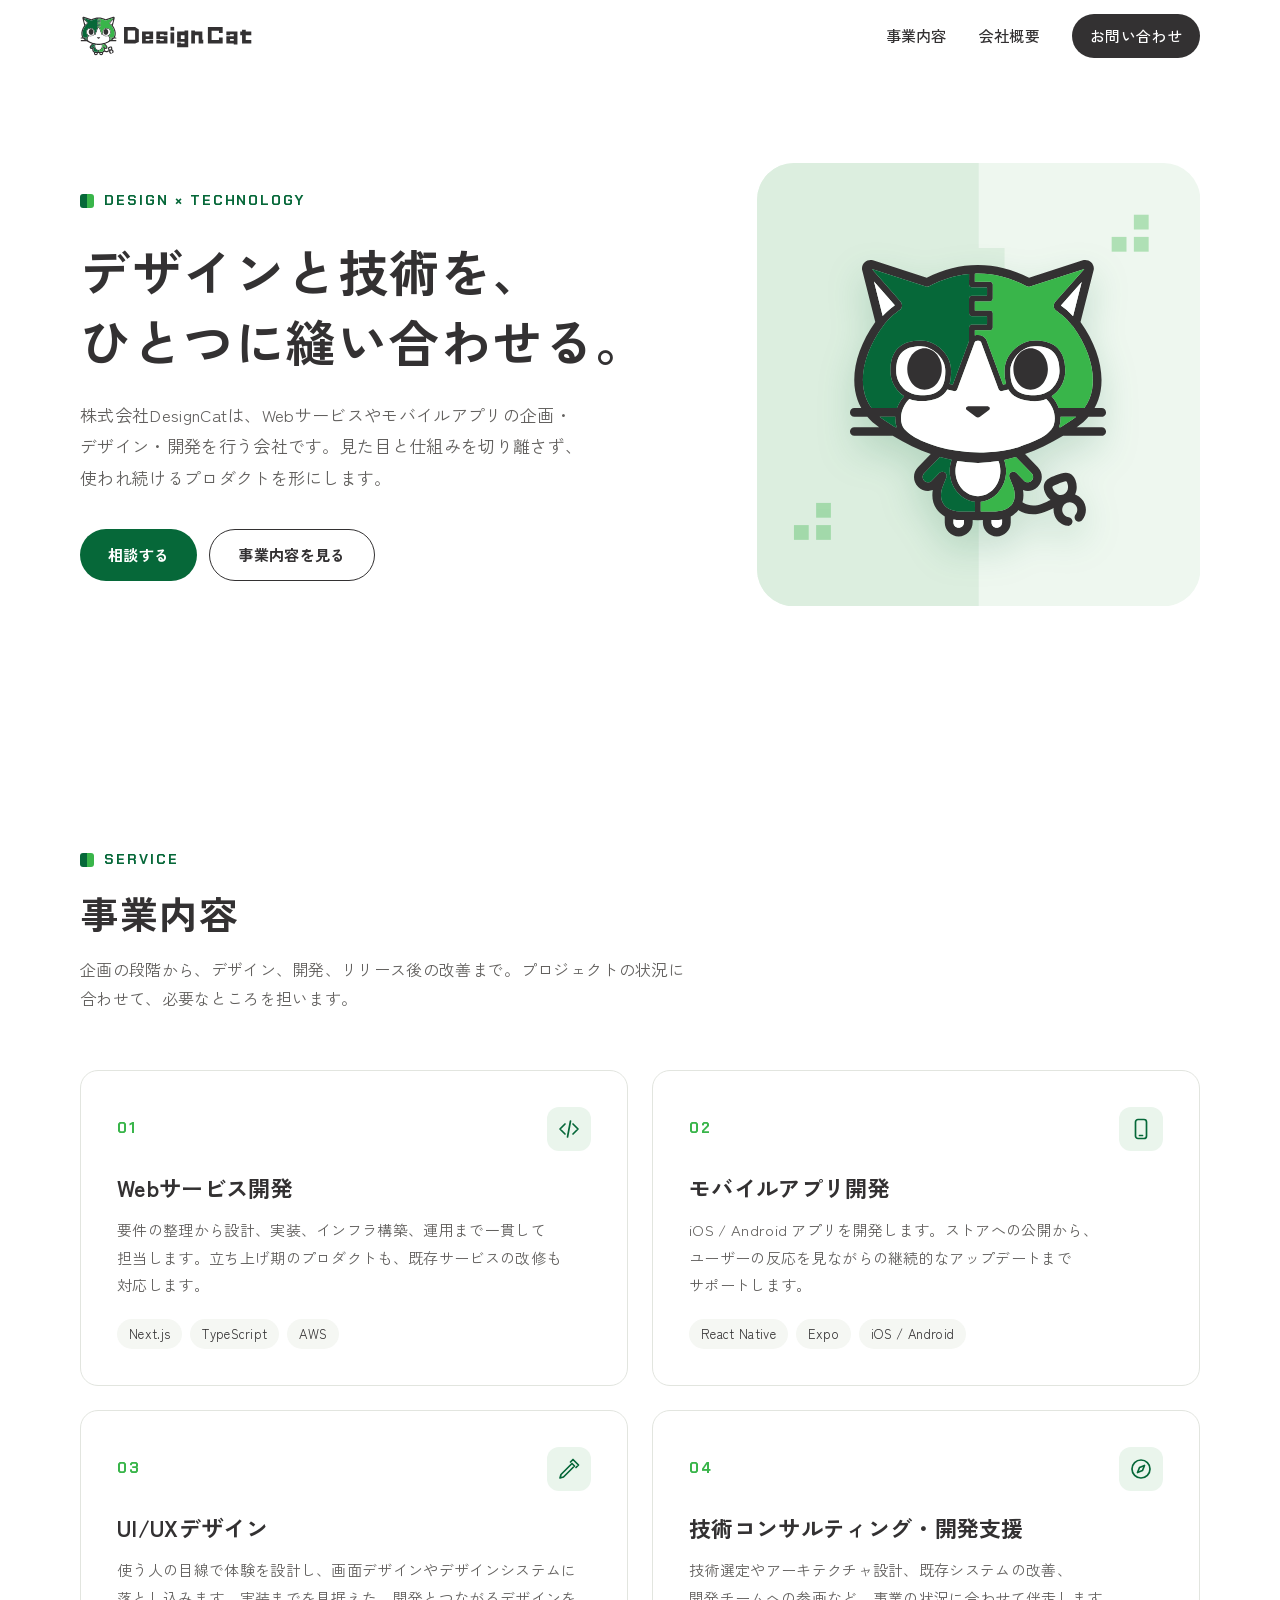
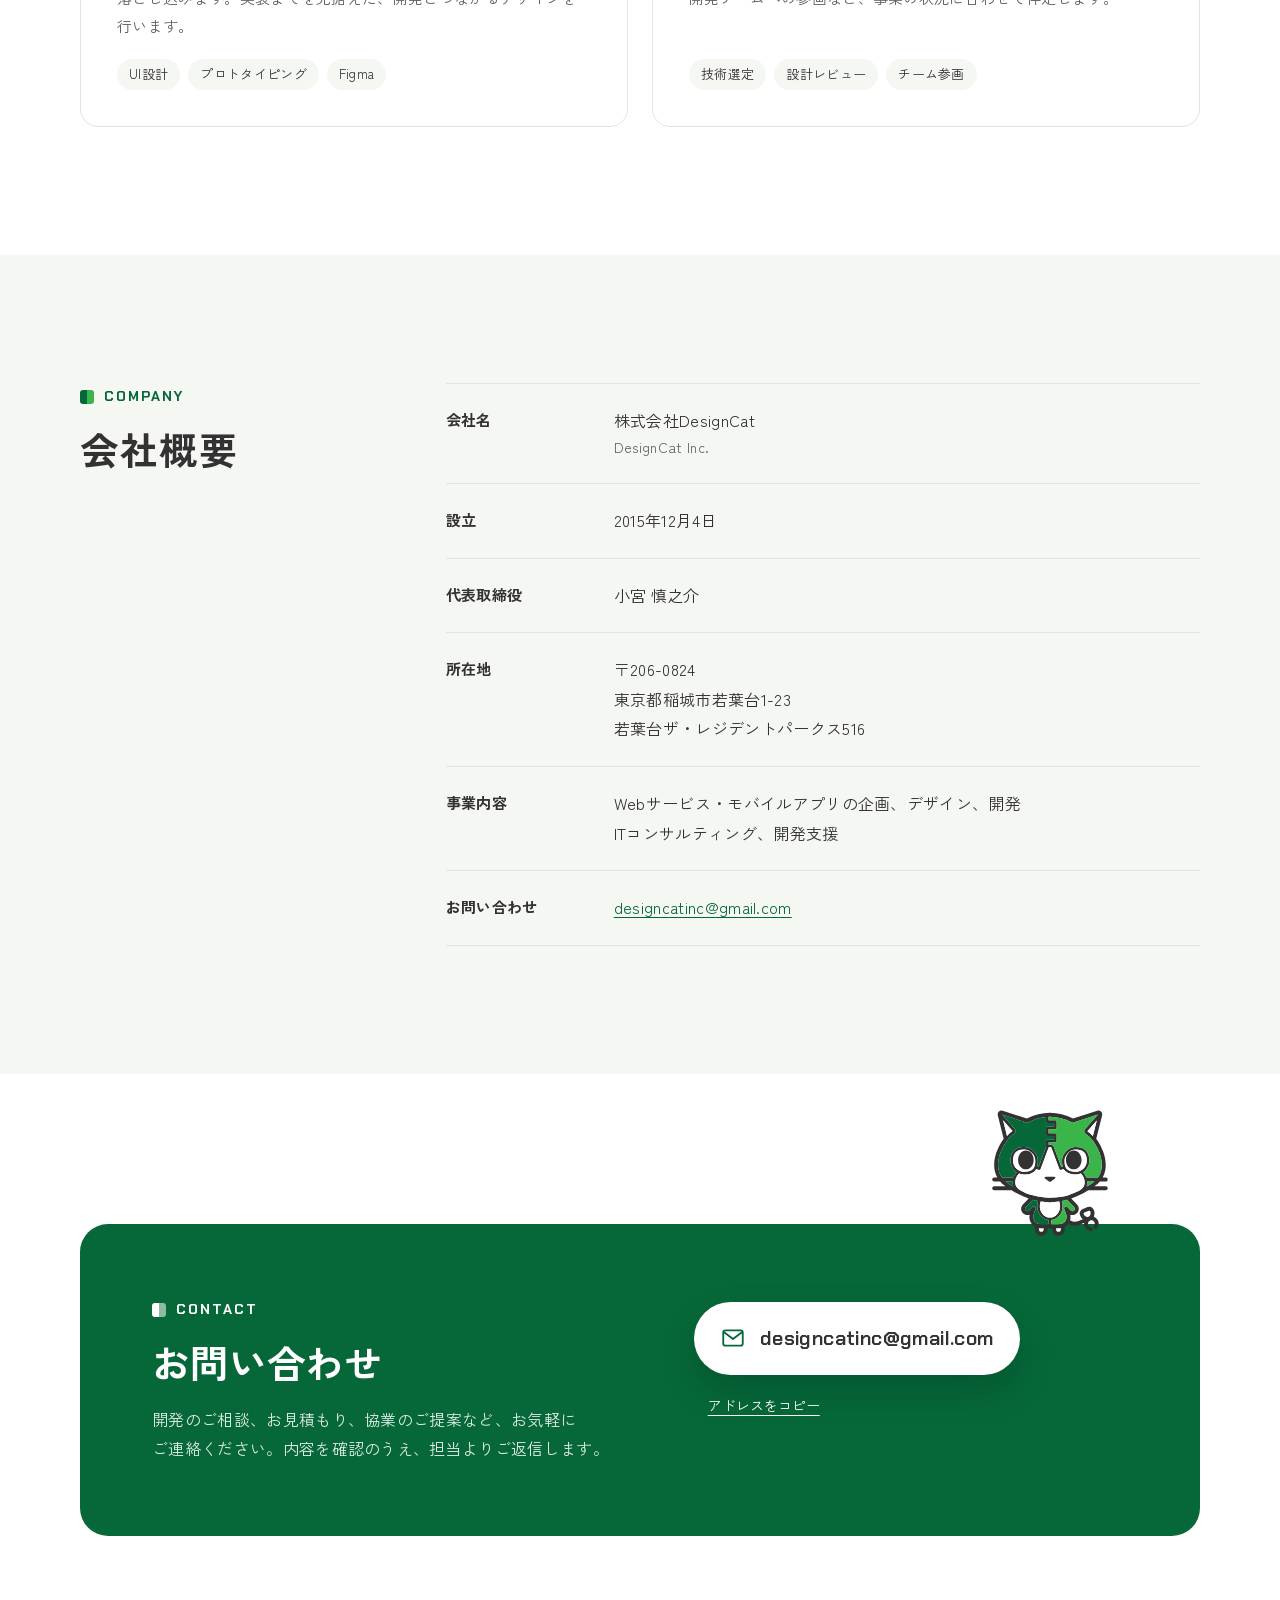
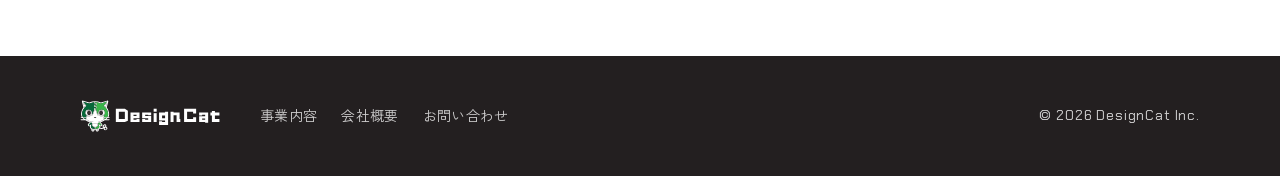
==== index.html @ 5e0bf5ea "Add DesignCat corporate site Static HTML/CSS site for designcat.co, styled after the official Design" ====
<!doctype html>
<html lang="ja">
<head>
  <meta charset="utf-8">
  <meta name="viewport" content="width=device-width, initial-scale=1, viewport-fit=cover">
  <title>株式会社DesignCat｜デザインとテクノロジーでプロダクトをつくる</title>
  <meta name="description" content="株式会社DesignCatは、Webサービス・モバイルアプリの企画、UI/UXデザイン、開発、技術コンサルティングを行う会社です。">
  <link rel="canonical" href="https://designcat.co/">
  <meta name="theme-color" content="#066839">
  <meta name="color-scheme" content="light">

  <meta property="og:type" content="website">
  <meta property="og:site_name" content="株式会社DesignCat">
  <meta property="og:title" content="株式会社DesignCat">
  <meta property="og:description" content="Webサービス・モバイルアプリの企画、UI/UXデザイン、開発、技術コンサルティング。">
  <meta property="og:url" content="https://designcat.co/">
  <meta property="og:image" content="https://designcat.co/assets/og.png">
  <meta property="og:locale" content="ja_JP">
  <meta name="twitter:card" content="summary_large_image">

  <link rel="icon" href="assets/mark.svg" type="image/svg+xml">
  <link rel="icon" href="assets/favicon-32.png" sizes="32x32" type="image/png">
  <link rel="apple-touch-icon" href="assets/apple-touch-icon.png">

  <link rel="preconnect" href="https://fonts.googleapis.com">
  <link rel="preconnect" href="https://fonts.gstatic.com" crossorigin>
  <link rel="stylesheet" href="https://fonts.googleapis.com/css2?family=Chakra+Petch:wght@600;700&family=Zen+Kaku+Gothic+New:wght@400;500;700&display=swap">
  <link rel="stylesheet" href="styles.css">

  <script type="application/ld+json">
  {
    "@context": "https://schema.org",
    "@type": "Organization",
    "name": "株式会社DesignCat",
    "alternateName": "DesignCat Inc.",
    "url": "https://designcat.co/",
    "logo": "https://designcat.co/assets/apple-touch-icon.png",
    "email": "designcatinc@gmail.com",
    "foundingDate": "2015-12-04",
    "address": {
      "@type": "PostalAddress",
      "postalCode": "206-0824",
      "addressRegion": "東京都",
      "addressLocality": "稲城市",
      "streetAddress": "若葉台1-23 若葉台ザ・レジデントパークス516",
      "addressCountry": "JP"
    }
  }
  </script>
</head>
<body>
  <a class="skip" href="#main">本文へスキップ</a>

  <header class="site-header">
    <div class="wrap header-inner">
      <a class="brand" href="./" aria-label="DesignCat トップ">
        <img src="assets/logo.svg" alt="DesignCat" width="190" height="44">
      </a>
      <nav class="nav" aria-label="メインメニュー">
        <a href="#service">事業内容</a>
        <a href="#company">会社概要</a>
        <a class="nav-cta" href="#contact">お問い合わせ</a>
      </nav>
    </div>
  </header>

  <main id="main">
    <section class="hero">
      <div class="wrap hero-inner">
        <div class="hero-copy">
          <p class="eyebrow"><span class="chip" aria-hidden="true"></span>DESIGN × TECHNOLOGY</p>
          <h1><span class="phrase">デザインと技術を、</span><span class="phrase">ひとつに縫い合わせる。</span></h1>
          <p class="lead">株式会社DesignCatは、Webサービスやモバイルアプリの企画・デザイン・開発を行う会社です。見た目と仕組みを切り離さず、使われ続けるプロダクトを形にします。</p>
          <div class="hero-actions">
            <a class="btn btn-primary" href="#contact">相談する</a>
            <a class="btn btn-ghost" href="#service">事業内容を見る</a>
          </div>
        </div>

        <div class="hero-visual" aria-hidden="true">
          <svg class="patch" viewBox="0 0 480 480" preserveAspectRatio="xMidYMid slice">
            <defs>
              <clipPath id="patch-clip"><rect width="480" height="480" rx="40"/></clipPath>
            </defs>
            <g clip-path="url(#patch-clip)">
              <rect width="480" height="480" fill="#EEF7EF"/>
              <path fill="#DCEEDF" d="M0 0H240V92H268V124H240V156H268V188H240V480H0Z"/>
              <g fill="#39B54A" opacity=".35">
                <rect x="40" y="392" width="16" height="16"/>
                <rect x="64" y="392" width="16" height="16"/>
                <rect x="64" y="368" width="16" height="16"/>
                <rect x="408" y="56" width="16" height="16"/>
                <rect x="408" y="80" width="16" height="16"/>
                <rect x="384" y="80" width="16" height="16"/>
              </g>
            </g>
          </svg>
          <img class="hero-cat" src="assets/mark.svg" alt="" width="220" height="238">
        </div>
      </div>
    </section>

    <section id="service" class="section">
      <div class="wrap">
        <div class="section-head">
          <p class="eyebrow"><span class="chip" aria-hidden="true"></span>SERVICE</p>
          <h2>事業内容</h2>
          <p class="section-lead">企画の段階から、デザイン、開発、リリース後の改善まで。プロジェクトの状況に合わせて、必要なところを担います。</p>
        </div>

        <ul class="services">
          <li class="card">
            <div class="card-top">
              <span class="num">01</span>
              <svg class="icon" viewBox="0 0 24 24" aria-hidden="true"><path d="M8 7l-5 5 5 5M16 7l5 5-5 5M13.5 4l-3 16"/></svg>
            </div>
            <h3>Webサービス開発</h3>
            <p>要件の整理から設計、実装、インフラ構築、運用まで一貫して担当します。立ち上げ期のプロダクトも、既存サービスの改修も対応します。</p>
            <ul class="tags"><li>Next.js</li><li>TypeScript</li><li>AWS</li></ul>
          </li>
          <li class="card">
            <div class="card-top">
              <span class="num">02</span>
              <svg class="icon" viewBox="0 0 24 24" aria-hidden="true"><rect x="6.5" y="2.5" width="11" height="19" rx="2.5"/><path d="M10.5 18.5h3"/></svg>
            </div>
            <h3>モバイルアプリ開発</h3>
            <p>iOS / Android アプリを開発します。ストアへの公開から、ユーザーの反応を見ながらの継続的なアップデートまでサポートします。</p>
            <ul class="tags"><li>React Native</li><li>Expo</li><li>iOS / Android</li></ul>
          </li>
          <li class="card">
            <div class="card-top">
              <span class="num">03</span>
              <svg class="icon" viewBox="0 0 24 24" aria-hidden="true"><path d="M3 21l3.5-1 11-11-2.5-2.5-11 11L3 21zM13.5 5l2.5-2.5L21.5 8 19 10.5"/></svg>
            </div>
            <h3>UI/UXデザイン</h3>
            <p>使う人の目線で体験を設計し、画面デザインやデザインシステムに落とし込みます。実装までを見据えた、開発とつながるデザインを行います。</p>
            <ul class="tags"><li>UI設計</li><li>プロトタイピング</li><li>Figma</li></ul>
          </li>
          <li class="card">
            <div class="card-top">
              <span class="num">04</span>
              <svg class="icon" viewBox="0 0 24 24" aria-hidden="true"><circle cx="12" cy="12" r="9"/><path d="M15.5 8.5l-2 5-5 2 2-5z"/></svg>
            </div>
            <h3>技術コンサルティング・開発支援</h3>
            <p>技術選定やアーキテクチャ設計、既存システムの改善、開発チームへの参画など、事業の状況に合わせて伴走します。</p>
            <ul class="tags"><li>技術選定</li><li>設計レビュー</li><li>チーム参画</li></ul>
          </li>
        </ul>
      </div>
    </section>

    <section id="company" class="section section-alt">
      <div class="wrap company">
        <div class="section-head">
          <p class="eyebrow"><span class="chip" aria-hidden="true"></span>COMPANY</p>
          <h2>会社概要</h2>
        </div>
        <dl class="profile">
          <div class="row">
            <dt>会社名</dt>
            <dd>株式会社DesignCat<span class="sub">DesignCat Inc.</span></dd>
          </div>
          <div class="row">
            <dt>設立</dt>
            <dd>2015年12月4日</dd>
          </div>
          <div class="row">
            <dt>代表取締役</dt>
            <dd>小宮 慎之介</dd>
          </div>
          <div class="row">
            <dt>所在地</dt>
            <dd>〒206-0824<br>東京都稲城市若葉台1-23<br>若葉台ザ・レジデントパークス516</dd>
          </div>
          <div class="row">
            <dt>事業内容</dt>
            <dd>Webサービス・モバイルアプリの企画、デザイン、開発<br>ITコンサルティング、開発支援</dd>
          </div>
          <div class="row">
            <dt>お問い合わせ</dt>
            <dd><a href="mailto:designcatinc@gmail.com">designcatinc@gmail.com</a></dd>
          </div>
        </dl>
      </div>
    </section>

    <section id="contact" class="contact">
      <div class="wrap">
      <div class="contact-card">
        <img class="contact-cat" src="assets/mark.svg" alt="" width="120" height="130" aria-hidden="true">
        <div class="contact-copy">
          <p class="eyebrow eyebrow-light"><span class="chip chip-light" aria-hidden="true"></span>CONTACT</p>
          <h2>お問い合わせ</h2>
          <p>開発のご相談、お見積もり、協業のご提案など、お気軽にご連絡ください。内容を確認のうえ、担当よりご返信します。</p>
        </div>
        <div class="contact-action">
          <a class="mail" href="mailto:designcatinc@gmail.com?subject=%E3%81%8A%E5%95%8F%E3%81%84%E5%90%88%E3%82%8F%E3%81%9B">
            <svg class="icon" viewBox="0 0 24 24" aria-hidden="true"><rect x="3" y="5" width="18" height="14" rx="2"/><path d="M3.5 6.5L12 13l8.5-6.5"/></svg>
            <span>designcatinc@gmail.com</span>
          </a>
          <button class="copy" type="button" data-copy="designcatinc@gmail.com">アドレスをコピー</button>
          <p class="copy-status" role="status" aria-live="polite"></p>
        </div>
      </div>
      </div>
    </section>
  </main>

  <footer class="site-footer">
    <div class="wrap footer-inner">
      <img src="assets/logo-white.svg" alt="DesignCat" width="150" height="35">
      <nav class="footer-nav" aria-label="フッターメニュー">
        <a href="#service">事業内容</a>
        <a href="#company">会社概要</a>
        <a href="#contact">お問い合わせ</a>
      </nav>
      <p class="copyright">© 2026 DesignCat Inc.</p>
    </div>
  </footer>

  <script>
    document.querySelectorAll('[data-copy]').forEach(function (btn) {
      btn.addEventListener('click', function () {
        var status = btn.parentElement.querySelector('.copy-status');
        var text = btn.getAttribute('data-copy');
        if (!navigator.clipboard) { status.textContent = text; return; }
        navigator.clipboard.writeText(text).then(function () {
          status.textContent = 'コピーしました';
          setTimeout(function () { status.textContent = ''; }, 2400);
        }, function () { status.textContent = text; });
      });
    });
  </script>
</body>
</html>
---- styles.css ----
/* DesignCat corporate site
   Brand colours come from the official logo data (Design Cat inc完.ai). */
:root {
  --green-deep: #066839;
  --green: #39B54A;
  --green-tint: #EAF5EC;
  --ink: #333132;
  --ink-deep: #231F20;
  --muted: #62605E;
  --line: #E2E5DF;
  --paper: #FFFFFF;
  --paper-alt: #F5F7F3;

  --font-jp: "Zen Kaku Gothic New", "Hiragino Sans", "Hiragino Kaku Gothic ProN", "Noto Sans JP", "Yu Gothic", Meiryo, sans-serif;
  --font-en: "Chakra Petch", "Zen Kaku Gothic New", "Hiragino Sans", sans-serif;

  --wrap: 1120px;
  --gutter: clamp(20px, 5vw, 40px);
  --radius: 18px;
  --header-h: 72px;
}

*,
*::before,
*::after { box-sizing: border-box; }

html {
  scroll-behavior: smooth;
  scroll-padding-top: var(--header-h);
  -webkit-text-size-adjust: 100%;
}

body {
  margin: 0;
  background: var(--paper);
  color: var(--ink);
  font-family: var(--font-jp);
  font-size: 16px;
  line-height: 1.85;
  letter-spacing: 0.02em;
  font-feature-settings: "palt" 1;
  -webkit-font-smoothing: antialiased;
  word-break: auto-phrase;
}

img { max-width: 100%; height: auto; display: block; }
a { color: inherit; }
h1, h2, h3, p, dl, dd, ul { margin: 0; }
ul { padding: 0; list-style: none; }

:focus-visible {
  outline: 3px solid var(--green);
  outline-offset: 3px;
  border-radius: 6px;
}

.wrap {
  width: 100%;
  max-width: calc(var(--wrap) + var(--gutter) * 2);
  margin-inline: auto;
  padding-inline: var(--gutter);
}

.skip {
  position: absolute;
  left: 12px;
  top: -60px;
  z-index: 100;
  padding: 8px 14px;
  background: var(--ink-deep);
  color: #fff;
  border-radius: 8px;
  text-decoration: none;
}
.skip:focus { top: 12px; }

/* ---------- header ---------- */
.site-header {
  position: sticky;
  top: 0;
  z-index: 50;
  background: rgba(255, 255, 255, 0.88);
  backdrop-filter: saturate(1.4) blur(12px);
  -webkit-backdrop-filter: saturate(1.4) blur(12px);
  border-bottom: 1px solid transparent;
  transition: border-color 0.2s;
}
.site-header { padding-top: env(safe-area-inset-top, 0px); }

.header-inner {
  height: var(--header-h);
  display: flex;
  align-items: center;
  justify-content: space-between;
  gap: 16px;
}

.brand img { width: 172px; height: auto; }

.nav {
  display: flex;
  align-items: center;
  gap: clamp(16px, 3vw, 32px);
  font-size: 15px;
  font-weight: 500;
}
.nav a {
  text-decoration: none;
  white-space: nowrap;
}
.nav a:not(.nav-cta):hover { color: var(--green-deep); }

.nav-cta {
  padding: 8px 18px;
  border-radius: 999px;
  background: var(--ink);
  color: #fff;
  transition: background 0.2s;
}
.nav-cta:hover { background: var(--green-deep); }

/* ---------- common ---------- */
.eyebrow {
  display: inline-flex;
  align-items: center;
  gap: 10px;
  font-family: var(--font-en);
  font-weight: 700;
  font-size: 14px;
  letter-spacing: 0.14em;
  color: var(--green-deep);
}
.eyebrow-light { color: #fff; }

/* two-tone "patch" chip — the split head of the logo cat */
.chip {
  width: 14px;
  height: 14px;
  border-radius: 3px;
  background: linear-gradient(90deg, var(--green-deep) 50%, var(--green) 50%);
  flex: none;
}
.chip-light { background: linear-gradient(90deg, #fff 50%, rgba(255, 255, 255, 0.55) 50%); }

.btn {
  display: inline-flex;
  align-items: center;
  justify-content: center;
  min-height: 52px;
  padding: 0 28px;
  border-radius: 999px;
  font-weight: 700;
  font-size: 15px;
  text-decoration: none;
  transition: background 0.2s, color 0.2s, border-color 0.2s, transform 0.2s;
}
.btn:hover { transform: translateY(-1px); }
.btn-primary { background: var(--green-deep); color: #fff; }
.btn-primary:hover { background: #045A31; }
.btn-ghost { border: 1.5px solid var(--ink); color: var(--ink); }
.btn-ghost:hover { border-color: var(--green-deep); color: var(--green-deep); }

.section { padding-block: clamp(72px, 11vw, 128px); }
.section-alt { background: var(--paper-alt); }

.section-head { margin-bottom: clamp(36px, 5vw, 56px); }
.section-head h2 {
  margin-top: 10px;
  font-size: clamp(28px, 4vw, 38px);
  line-height: 1.4;
  font-weight: 700;
  letter-spacing: 0.04em;
}
.section-lead {
  margin-top: 16px;
  max-width: 40em;
  color: var(--muted);
}

/* ---------- hero ---------- */
.hero {
  padding-block: clamp(40px, 7vw, 96px) clamp(64px, 9vw, 112px);
  overflow: hidden;
}
.hero-inner {
  display: grid;
  grid-template-columns: minmax(0, 1.15fr) minmax(0, 0.85fr);
  align-items: center;
  gap: clamp(32px, 6vw, 80px);
}
.hero h1 {
  margin-top: 18px;
  font-size: clamp(28px, 4.2vw, 50px);
  line-height: 1.4;
  font-weight: 700;
  letter-spacing: 0.03em;
}
.phrase { display: inline-block; }
.hero .lead {
  margin-top: 24px;
  max-width: 34em;
  color: var(--muted);
  font-size: clamp(15px, 1.6vw, 17px);
  word-break: auto-phrase;
}
.hero-actions {
  margin-top: 36px;
  display: flex;
  flex-wrap: wrap;
  gap: 12px;
}

.hero-visual {
  position: relative;
  aspect-ratio: 1;
  width: 100%;
  max-width: 460px;
  justify-self: end;
}
.patch {
  position: absolute;
  inset: 0;
  width: 100%;
  height: 100%;
}
.hero-cat {
  position: absolute;
  left: 50%;
  top: 53%;
  width: 60%;
  transform: translate(-50%, -50%);
  filter: drop-shadow(0 16px 18px rgba(6, 104, 57, 0.18));
  animation: bob 5s ease-in-out infinite;
}
@keyframes bob {
  0%, 100% { transform: translate(-50%, -50%); }
  50% { transform: translate(-50%, calc(-50% - 8px)); }
}

/* ---------- services ---------- */
.services {
  display: grid;
  grid-template-columns: repeat(2, minmax(0, 1fr));
  gap: clamp(16px, 2.4vw, 24px);
}
.card {
  display: flex;
  flex-direction: column;
  padding: clamp(24px, 3.2vw, 36px);
  border: 1px solid var(--line);
  border-radius: var(--radius);
  background: var(--paper);
  transition: border-color 0.2s, box-shadow 0.2s;
}
.card:hover {
  border-color: #CBE6CF;
  box-shadow: 0 12px 32px rgba(35, 31, 32, 0.06);
}
.card-top {
  display: flex;
  align-items: center;
  justify-content: space-between;
}
.num {
  font-family: var(--font-en);
  font-weight: 700;
  font-size: 15px;
  letter-spacing: 0.1em;
  color: var(--green);
}
.icon {
  width: 26px;
  height: 26px;
  fill: none;
  stroke: currentColor;
  stroke-width: 1.7;
  stroke-linecap: round;
  stroke-linejoin: round;
}
.card .icon {
  width: 44px;
  height: 44px;
  padding: 10px;
  border-radius: 12px;
  background: var(--green-tint);
  color: var(--green-deep);
}
.card h3 {
  margin-top: 20px;
  font-size: clamp(19px, 2vw, 22px);
  line-height: 1.5;
  font-weight: 700;
}
.card p {
  margin-top: 12px;
  color: var(--muted);
  font-size: 15px;
}
.tags {
  margin-top: auto;
  padding-top: 20px;
  display: flex;
  flex-wrap: wrap;
  gap: 8px;
}
.tags li {
  padding: 3px 12px;
  border-radius: 999px;
  background: var(--paper-alt);
  font-size: 13px;
  color: var(--ink);
}

/* ---------- company ---------- */
.company {
  display: grid;
  grid-template-columns: minmax(0, 0.8fr) minmax(0, 2fr);
  gap: clamp(24px, 5vw, 64px);
}
.profile { border-top: 1px solid var(--line); }
.profile .row {
  display: grid;
  grid-template-columns: 9.5em minmax(0, 1fr);
  gap: 16px;
  padding-block: 22px;
  border-bottom: 1px solid var(--line);
}
.profile dt {
  font-weight: 700;
  font-size: 15px;
}
.profile dd { overflow-wrap: anywhere; }
.profile .sub {
  display: block;
  font-size: 14px;
  color: var(--muted);
}
.profile a {
  color: var(--green-deep);
  text-underline-offset: 3px;
}

/* ---------- contact ---------- */
.contact {
  padding-block: clamp(96px, 12vw, 150px) clamp(72px, 10vw, 120px);
}
.contact-card {
  position: relative;
  display: grid;
  grid-template-columns: minmax(0, 1.1fr) minmax(0, 1fr);
  align-items: center;
  gap: clamp(28px, 5vw, 64px);
  padding: clamp(40px, 6vw, 72px);
  border-radius: 28px;
  background: var(--green-deep);
  color: #fff;
}
.contact-cat {
  position: absolute;
  z-index: 1;
  right: clamp(32px, 7vw, 96px);
  bottom: calc(100% - 14px);
  width: clamp(88px, 11vw, 120px);
}
.contact h2 {
  margin-top: 10px;
  font-size: clamp(28px, 4vw, 38px);
  line-height: 1.4;
}
.contact-copy p:last-child {
  margin-top: 16px;
  max-width: 30em;
  color: rgba(255, 255, 255, 0.86);
}
.contact-action {
  display: flex;
  flex-direction: column;
  align-items: flex-start;
  gap: 12px;
}
.mail {
  display: inline-flex;
  align-items: center;
  gap: 14px;
  max-width: 100%;
  padding: 18px 26px;
  border-radius: 999px;
  background: #fff;
  color: var(--ink);
  font-family: var(--font-en);
  font-weight: 600;
  font-size: clamp(16px, 2.2vw, 20px);
  letter-spacing: 0.02em;
  text-decoration: none;
  box-shadow: 0 16px 36px rgba(0, 0, 0, 0.16);
  transition: transform 0.2s, box-shadow 0.2s;
}
.mail span { overflow-wrap: anywhere; }
.mail:hover {
  transform: translateY(-2px);
  box-shadow: 0 20px 40px rgba(0, 0, 0, 0.2);
}
.mail .icon { color: var(--green-deep); flex: none; }
.copy {
  margin-left: 10px;
  padding: 6px 4px;
  border: 0;
  background: none;
  color: #fff;
  font: inherit;
  font-size: 14px;
  text-decoration: underline;
  text-underline-offset: 4px;
  cursor: pointer;
}
.copy-status {
  min-height: 1.6em;
  margin-left: 14px;
  font-size: 13px;
  color: rgba(255, 255, 255, 0.9);
}

/* ---------- footer ---------- */
.site-footer {
  background: var(--ink-deep);
  color: rgba(255, 255, 255, 0.78);
  padding-block: 44px calc(44px + env(safe-area-inset-bottom, 0px));
  font-size: 14px;
}
.footer-inner {
  display: flex;
  flex-wrap: wrap;
  align-items: center;
  gap: 20px 40px;
}
.footer-inner img { width: 140px; }
.footer-nav {
  display: flex;
  flex-wrap: wrap;
  gap: 8px 24px;
}
.footer-nav a { text-decoration: none; }
.footer-nav a:hover { color: #fff; }
.copyright {
  margin-left: auto;
  font-family: var(--font-en);
  letter-spacing: 0.06em;
}

/* ---------- responsive ---------- */
@media (max-width: 900px) {
  .hero-inner { grid-template-columns: 1fr; }
  .hero-visual {
    justify-self: center;
    max-width: 380px;
    order: -1;
  }
  .company { grid-template-columns: 1fr; }
  .company .section-head { margin-bottom: 0; }
  .contact-card { grid-template-columns: 1fr; }
}

@media (max-width: 720px) {
  :root { --header-h: 64px; }
  .brand img { width: 144px; }
  .nav a:not(.nav-cta) { display: none; }
  .nav-cta { padding: 7px 16px; font-size: 14px; }
  .services { grid-template-columns: 1fr; }
  .hero-visual { max-width: 300px; }
  .profile .row {
    grid-template-columns: 1fr;
    gap: 4px;
    padding-block: 18px;
  }
  .profile dt { font-size: 13px; color: var(--muted); }
  .contact-card { padding: 36px 22px 32px; border-radius: 22px; }
  .contact-action { align-items: stretch; }
  .mail {
    justify-content: center;
    gap: 10px;
    padding: 15px 16px;
    font-size: 15px;
  }
  .mail .icon { width: 22px; height: 22px; }
  .copy { align-self: flex-start; margin-left: 4px; }
  .copyright { margin-left: 0; width: 100%; }
}

@media (prefers-reduced-motion: reduce) {
  html { scroll-behavior: auto; }
  .hero-cat { animation: none; }
  .btn, .mail, .card { transition: none; }
}

/* ---------- 404 ---------- */
.notfound {
  min-height: 100vh;
  min-height: 100svh;
  display: flex;
  flex-direction: column;
  align-items: center;
  justify-content: center;
  gap: 16px;
  padding: 40px var(--gutter);
  text-align: center;
}
.notfound h1 { font-size: clamp(24px, 4vw, 32px); line-height: 1.5; }
.notfound p:not(.eyebrow) { color: var(--muted); margin-bottom: 12px; }
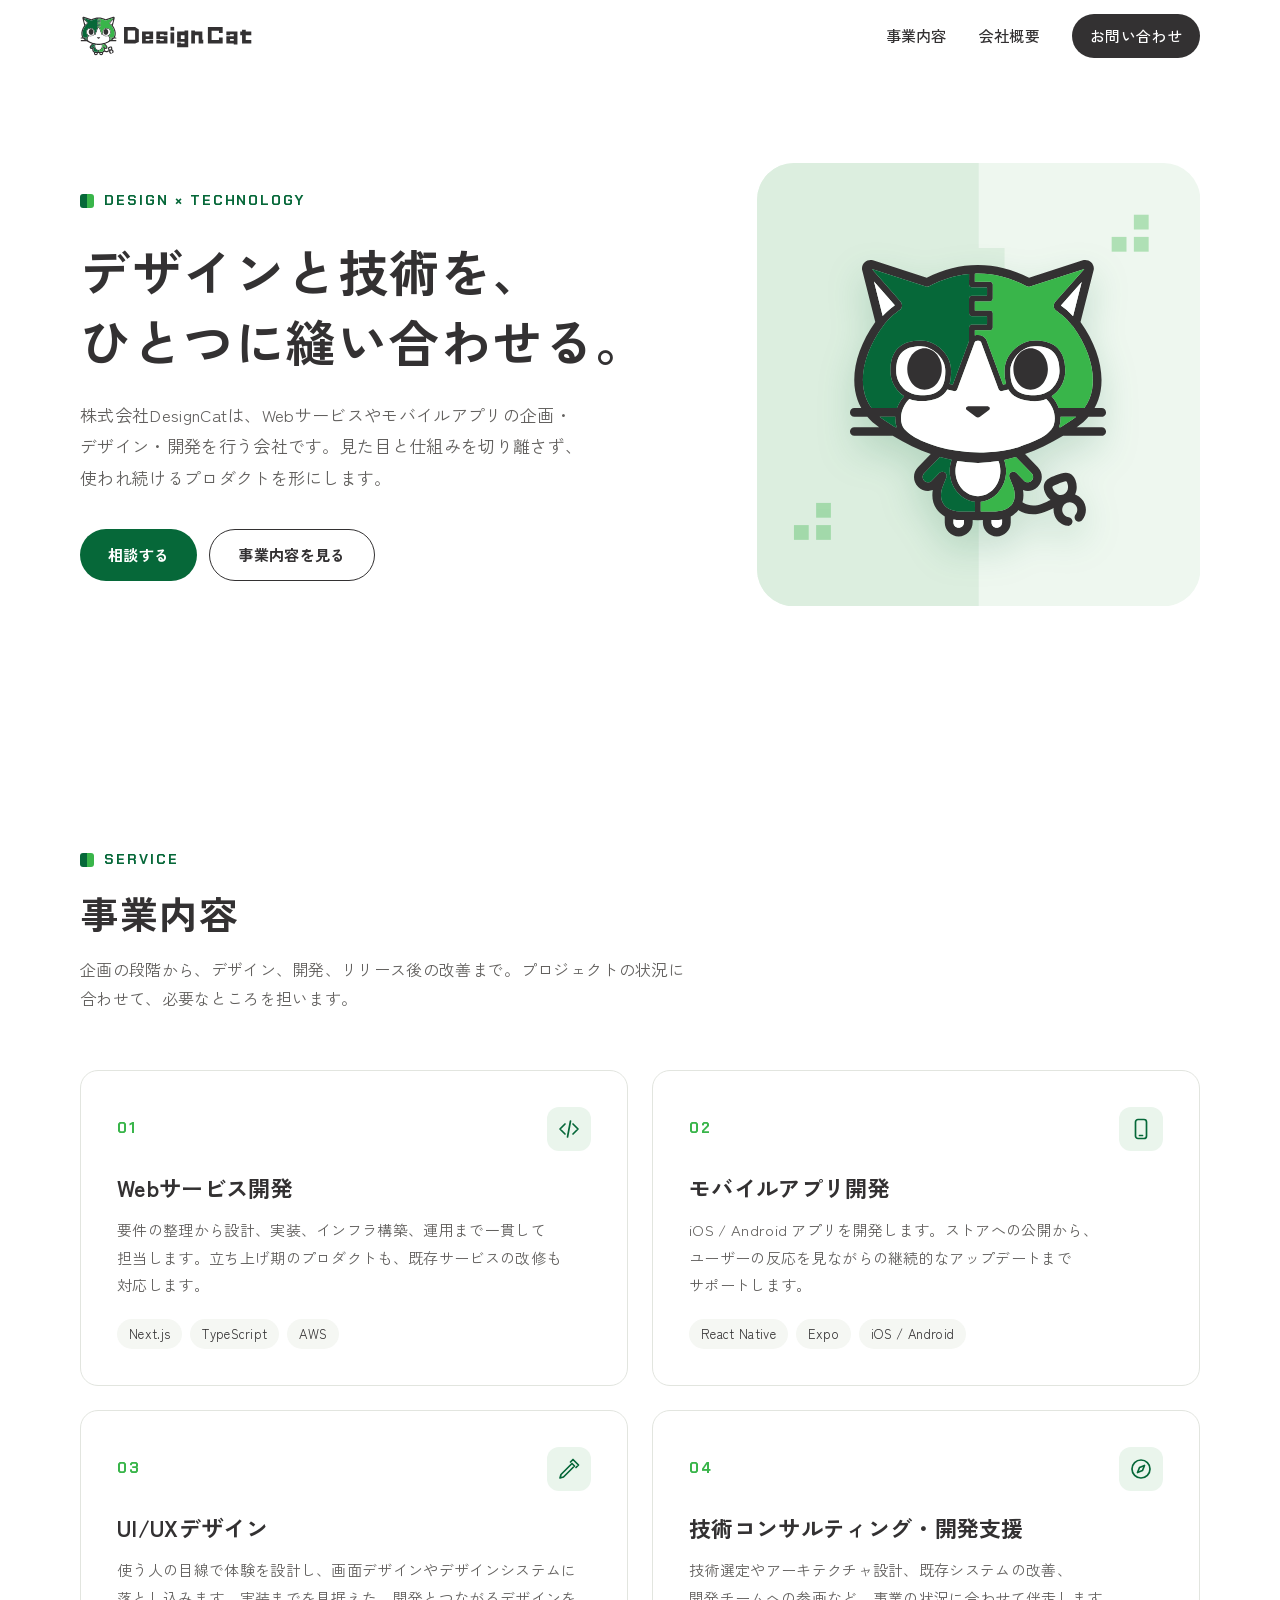
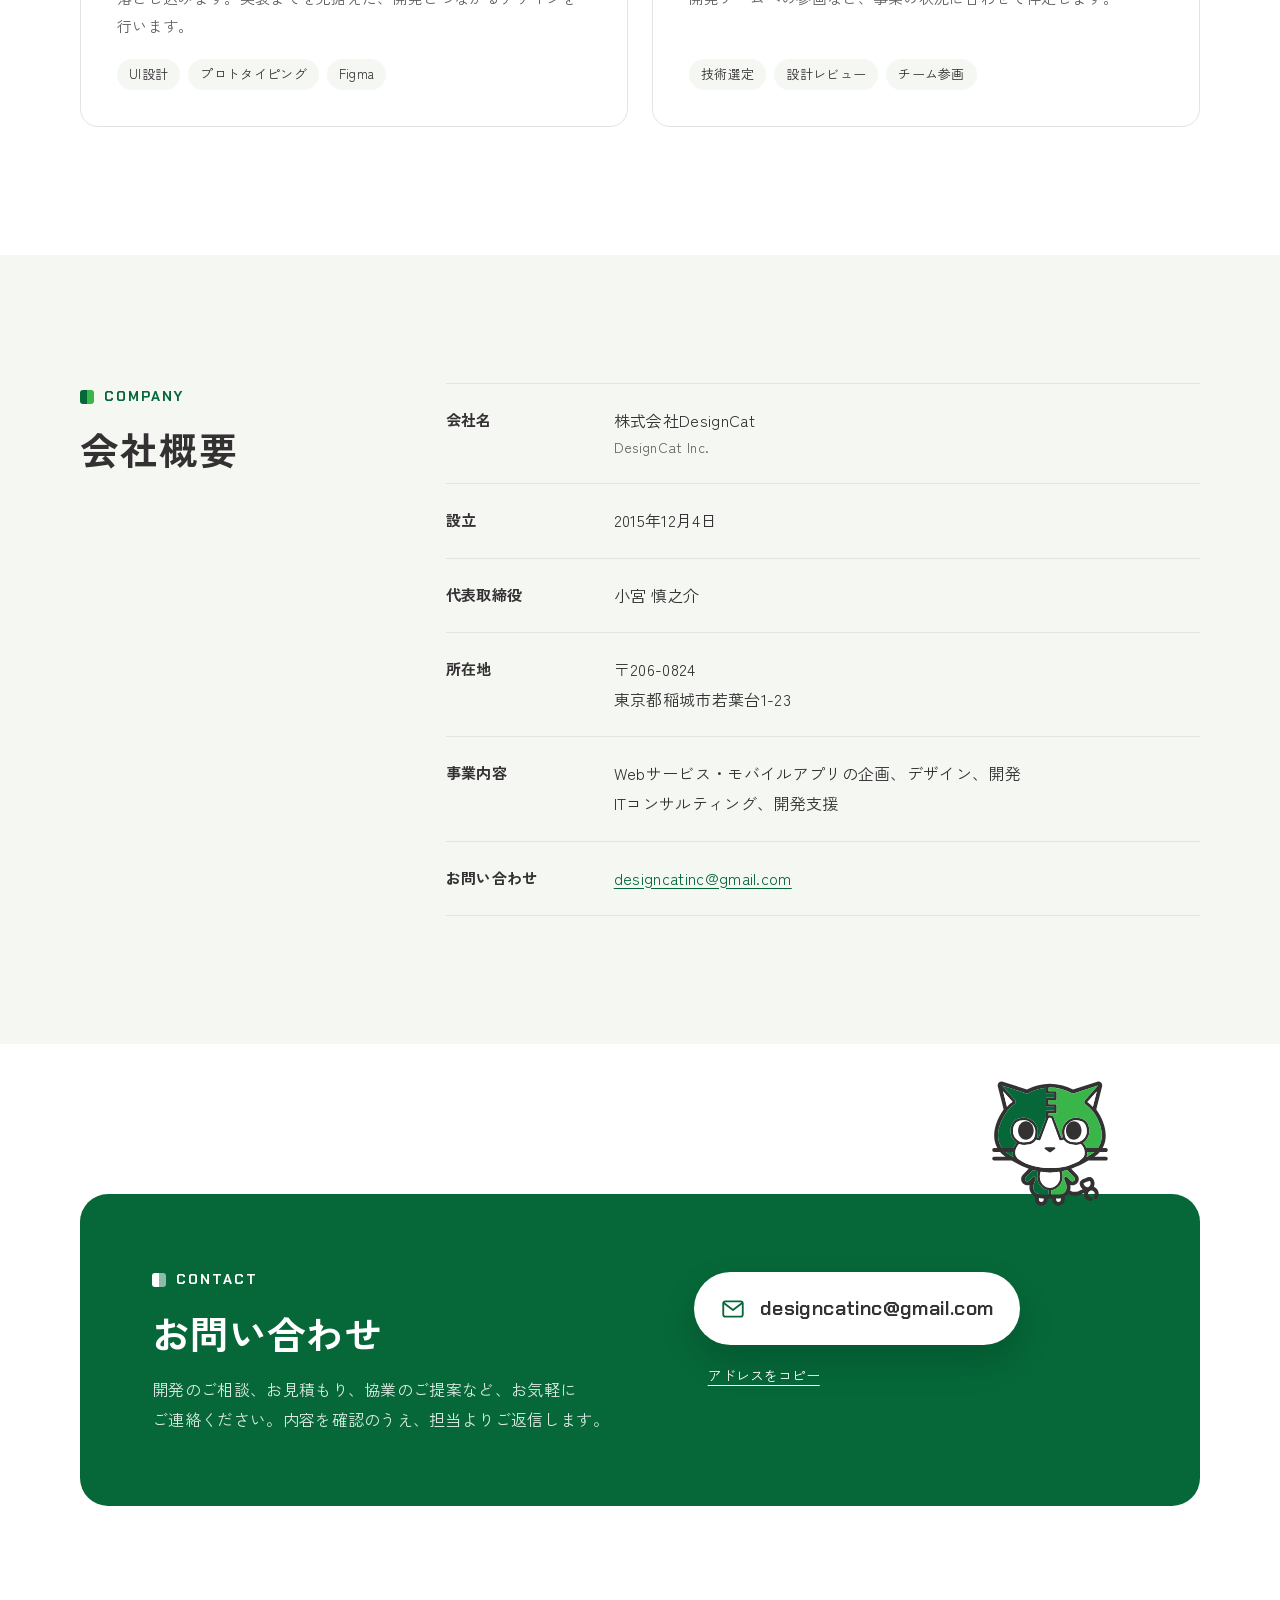
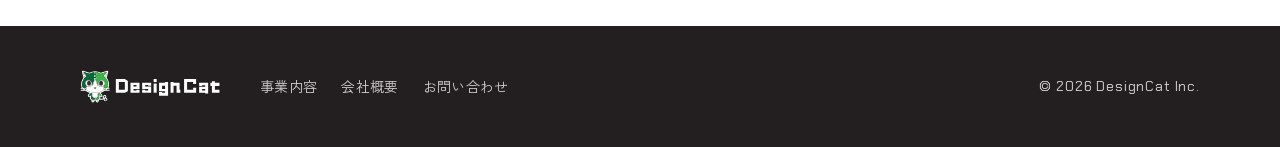
==== commit d0612211: "Trim company address to street number Co-Authored-By: Claude Opus 5 (1M context) <noreply@anthropic." ====
--- a/index.html
+++ b/index.html
@@ -42,7 +42,7 @@
       "postalCode": "206-0824",
       "addressRegion": "東京都",
       "addressLocality": "稲城市",
-      "streetAddress": "若葉台1-23 若葉台ザ・レジデントパークス516",
+      "streetAddress": "若葉台1-23",
       "addressCountry": "JP"
     }
   }
@@ -170,7 +170,7 @@
           </div>
           <div class="row">
             <dt>所在地</dt>
-            <dd>〒206-0824<br>東京都稲城市若葉台1-23<br>若葉台ザ・レジデントパークス516</dd>
+            <dd>〒206-0824<br>東京都稲城市若葉台1-23</dd>
           </div>
           <div class="row">
             <dt>事業内容</dt>
